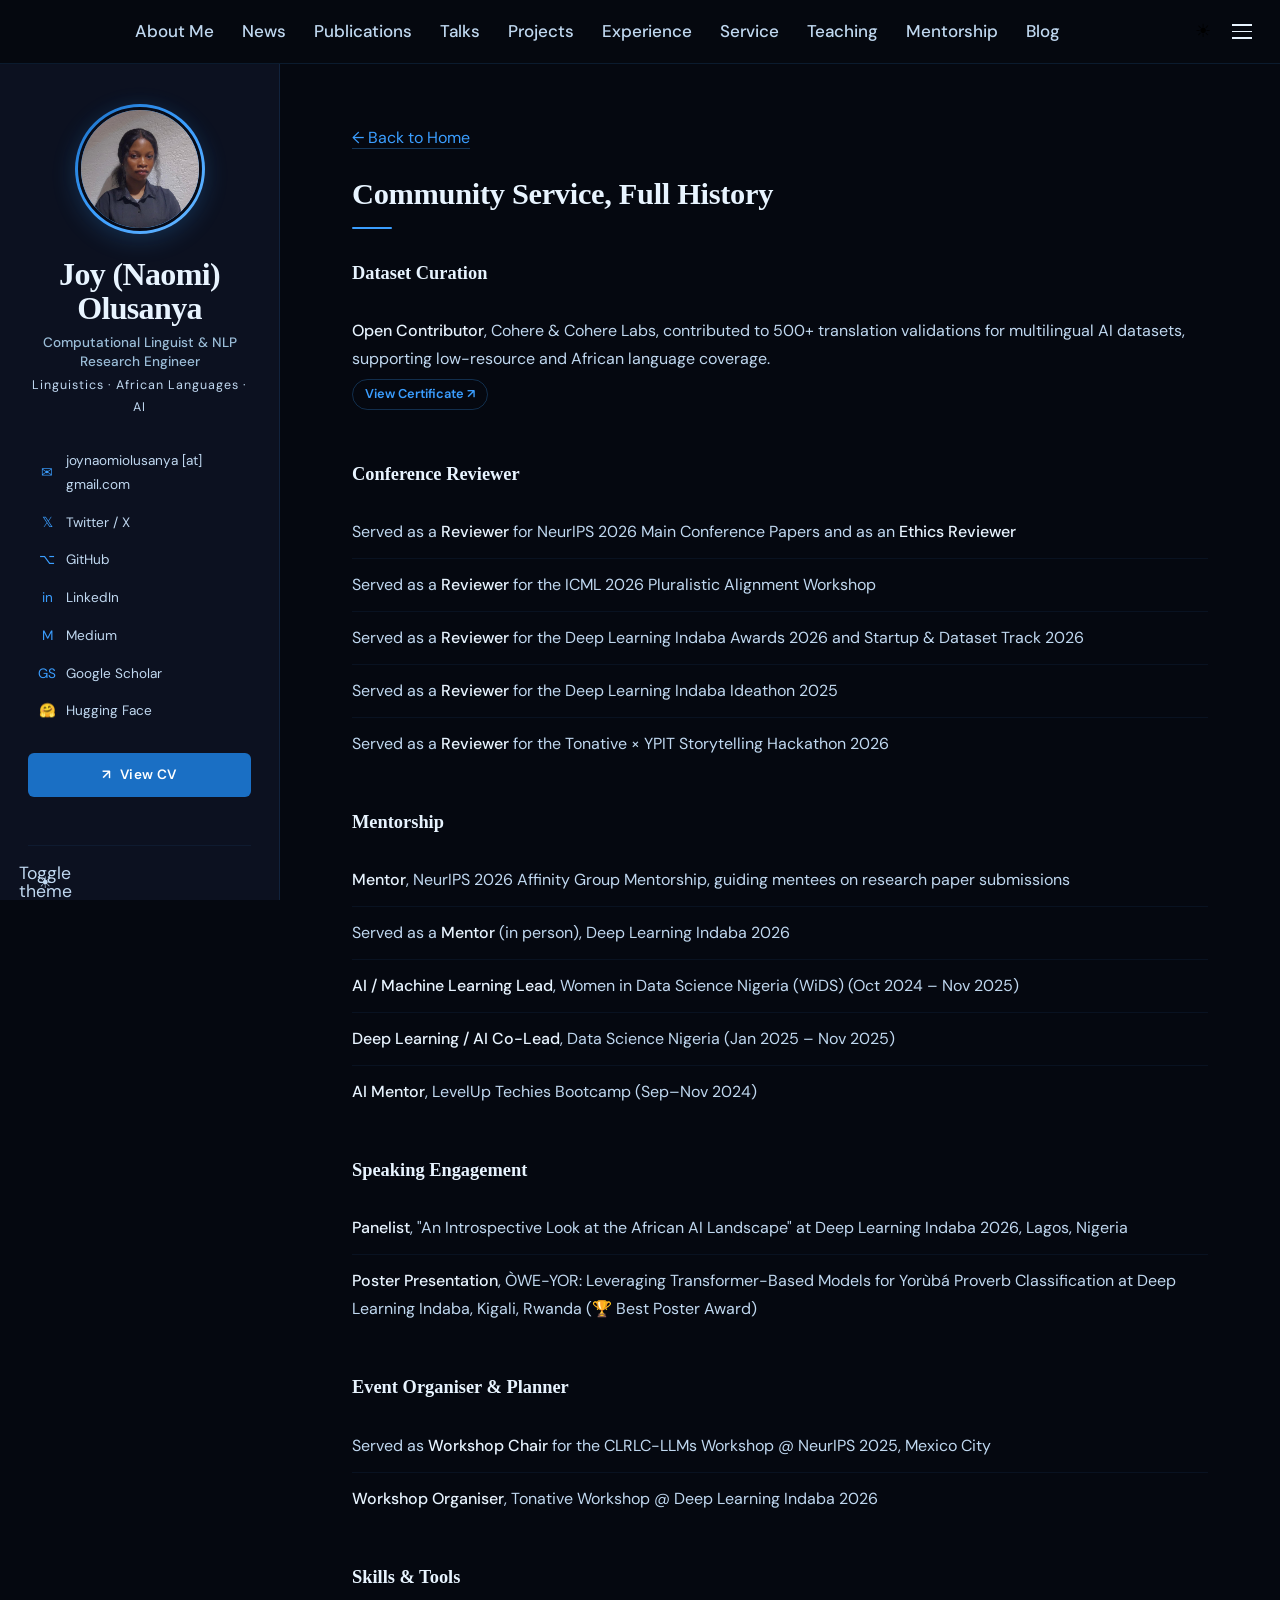
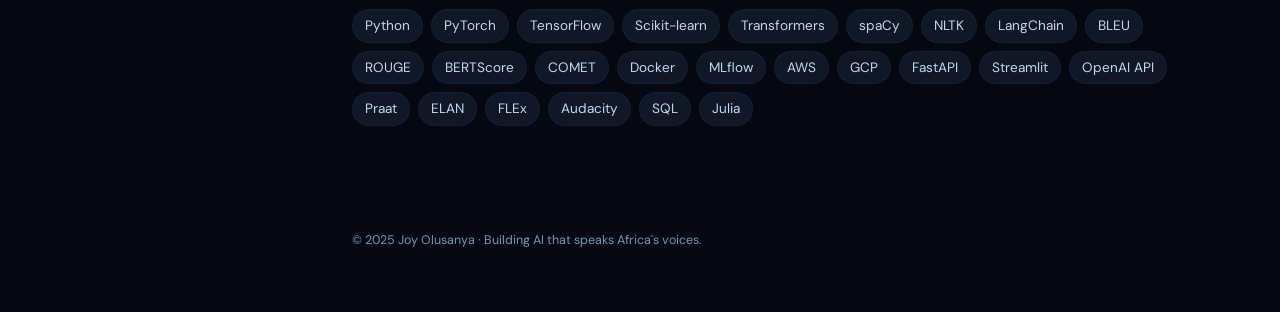
==== service.html @ 1b13f310 "Create service.html" ====
<!DOCTYPE html>
<html lang="en">
<head>
  <meta charset="UTF-8" />
  <meta name="viewport" content="width=device-width, initial-scale=1.0" />
  <title>Community Service, Joy Olusanya</title>
  <meta name="description" content="Joy Olusanya, NLP Researcher specializing in AI for African languages, low-resource NLP, and multilingual systems." />
  <link rel="preconnect" href="https://fonts.googleapis.com" />
  <link rel="preconnect" href="https://fonts.gstatic.com" crossorigin />
  <link href="https://fonts.googleapis.com/css2?family=Cormorant+Garant:ital,wght@0,300;0,400;0,500;0,600;0,700;1,300;1,400;1,600&family=DM+Sans:ital,opsz,wght@0,9..40,300;0,9..40,400;0,9..40,500;0,9..40,600;1,9..40,300&display=swap" rel="stylesheet" />
  <link rel="stylesheet" href="styles.css" />
</head>
<body>

  <!-- ░░ BACKGROUND CANVAS ░░ -->
  <canvas id="langCanvas" aria-hidden="true"></canvas>

  <!-- ░░ TOP HEADER MENU ░░ -->
  <header class="topbar" id="topbar">
    <div class="topbar-inner">
      <nav class="topbar-nav" id="topbarNav">
        <a href="index.html#intro"        class="tb-nav-link" data-section="intro">About Me</a>
        <a href="index.html#news"         class="tb-nav-link" data-section="news">News</a>
        <a href="index.html#publications" class="tb-nav-link" data-section="publications">Publications</a>
        <a href="index.html#talks"        class="tb-nav-link" data-section="talks">Talks</a>
        <a href="index.html#projects"     class="tb-nav-link" data-section="projects">Projects</a>
        <a href="index.html#experience"   class="tb-nav-link" data-section="experience">Experience</a>
        <a href="index.html#service"      class="tb-nav-link" data-section="service">Service</a>
        <a href="index.html#teaching"     class="tb-nav-link" data-section="teaching">Teaching</a>
        <a href="index.html#mentorship"   class="tb-nav-link" data-section="mentorship">Mentorship</a>
        <a href="index.html#blog"         class="tb-nav-link" data-section="blog">Blog</a>
      </nav>

      <div class="topbar-controls">
        <button class="theme-toggle" id="themeToggleTop" aria-label="Toggle theme">
          <span class="theme-icon theme-icon--dark">☀</span>
          <span class="theme-icon theme-icon--light">☾</span>
        </button>
        <button class="nav-toggle" id="navToggleTop" aria-label="Open menu">
          <span></span><span></span><span></span>
        </button>
      </div>
    </div>
  </header>

  <!-- ░░ LAYOUT WRAPPER ░░ -->
  <div class="layout">

    <!-- ════ SIDEBAR ════ -->
    <aside class="sidebar" id="sidebar">
      <div class="sidebar-inner">

        <!-- Photo -->
        <div class="sb-photo-wrap">
          <div class="sb-photo-ring">
            <img src="images/photo.jpg" alt="Joy Olusanya" class="sb-photo" />
          </div>
          <div class="sb-photo-glow" aria-hidden="true"></div>
        </div>

        <!-- Name + Title -->
        <div class="sb-identity">
          <h1 class="sb-name">Joy (Naomi) <em>Olusanya</em></h1>
          <p class="sb-title"> Computational Linguist &amp; NLP Research Engineer</p>
          <p class="sb-affil">Linguistics · African Languages · AI</p>
        </div>

        <!-- Contact Links -->
        <div class="sb-links">
          <a href="mailto:joynaomiolusanya@gmail.com" class="sb-link">
            <span class="sb-link-icon">✉</span>
            <span>joynaomiolusanya [at] gmail.com</span>
          </a>
          <a href="https://x.com/Naomi_Joy___" target="_blank" rel="noopener" class="sb-link">
            <span class="sb-link-icon">𝕏</span>
            <span>Twitter / X</span>
          </a>
          <a href="https://github.com/Naomi-NLP" target="_blank" rel="noopener" class="sb-link">
            <span class="sb-link-icon">⌥</span>
            <span>GitHub</span>
          </a>
          <a href="https://linkedin.com/in/joy-olusanya" target="_blank" rel="noopener" class="sb-link">
            <span class="sb-link-icon">in</span>
            <span>LinkedIn</span>
          </a>
          <a href="https://medium.com/@joynaomi81" target="_blank" rel="noopener" class="sb-link">
            <span class="sb-link-icon">M</span>
            <span>Medium</span>
          </a>
          <a href="https://scholar.google.com/citations?user=LqB6xIQAAAAJ&hl=en" target="_blank" rel="noopener" class="sb-link">
            <span class="sb-link-icon">GS</span>
            <span>Google Scholar</span>
          </a>
          <a href="https://huggingface.co/NaomiNLP" target="_blank" rel="noopener" class="sb-link">
            <span class="sb-link-icon">🤗</span>
            <span>Hugging Face</span>
          </a>
        </div>

        <!-- CV -->
        <a href="Joy Olusanya CV.pdf" target="_blank" rel="noopener" class="sb-cv-btn">
          <span>↗</span> View CV
        </a>

        <!-- Nav -->
        <!-- Theme Toggle (desktop) -->
        <div class="sb-bottom">
          <button class="theme-toggle sb-theme" id="themeToggleDesktop" aria-label="Toggle theme">
            <span class="theme-icon theme-icon--dark">☀</span>
            <span class="theme-icon theme-icon--light">☾</span>
            <span class="sb-theme-label">Toggle theme</span>
          </button>
        </div>

      </div>
    </aside>

    <!-- ════ MAIN CONTENT ════ -->
    <main class="main-content">

      <!-- ── Full Community Service History ── -->
      <section id="service-full" class="content-section">
        <a href="index.html#service" class="text-link">← Back to Home</a>
        <h2 class="cs-heading" style="margin-top: 16px;">Community Service, Full History</h2>
        <div class="cs-divider"></div>

        <h3 class="cs-subheading" style="margin-top: 0;">Dataset Curation</h3>
        <ul class="service-list">
          <li>
            <strong>Open Contributor</strong>, Cohere &amp; Cohere Labs, contributed to 500+ translation validations for multilingual AI datasets, supporting low-resource and African language coverage.
            <span class="service-cert">
              <a href="https://drive.google.com/file/d/1aKJPBQ7qUJhex0WO_d5ocOiT8J3u-aK9/view?usp=sharing" target="_blank" rel="noopener" class="cert-link">View Certificate ↗</a>
            </span>
          </li>
        </ul>

        <h3 class="cs-subheading">Conference Reviewer</h3>
        <ul class="service-list">
          <li>Served as a <strong>Reviewer</strong> for NeurIPS 2026 Main Conference Papers and as an <strong>Ethics Reviewer</strong></li>
          <li>Served as a <strong>Reviewer</strong> for the ICML 2026 Pluralistic Alignment Workshop</li>
          <li>Served as a <strong>Reviewer</strong> for the Deep Learning Indaba Awards 2026 and Startup &amp; Dataset Track 2026</li>
          <li>Served as a <strong>Reviewer</strong> for the Deep Learning Indaba Ideathon 2025</li>
          <li>Served as a <strong>Reviewer</strong> for the Tonative × YPIT Storytelling Hackathon 2026</li>
        </ul>

        <h3 class="cs-subheading">Mentorship</h3>
        <ul class="service-list">
          <li><strong>Mentor</strong>, NeurIPS 2026 Affinity Group Mentorship, guiding mentees on research paper submissions</li>
          <li>Served as a <strong>Mentor</strong> (in person), Deep Learning Indaba 2026</li>
          <li><strong>AI / Machine Learning Lead</strong>, Women in Data Science Nigeria (WiDS) (Oct 2024 – Nov 2025)</li>
          <li><strong>Deep Learning / AI Co-Lead</strong>, Data Science Nigeria (Jan 2025 – Nov 2025)</li>
          <li><strong>AI Mentor</strong>, LevelUp Techies Bootcamp (Sep–Nov 2024)</li>
        </ul>

        <h3 class="cs-subheading">Speaking Engagement</h3>
        <ul class="service-list">
          <li><strong>Panelist</strong>, "An Introspective Look at the African AI Landscape" at Deep Learning Indaba 2026, Lagos, Nigeria</li>
          <li><strong>Poster Presentation</strong>, ÒWE-YOR: Leveraging Transformer-Based Models for Yorùbá Proverb Classification at Deep Learning Indaba, Kigali, Rwanda (🏆 Best Poster Award)</li>
        </ul>

        <h3 class="cs-subheading">Event Organiser &amp; Planner</h3>
        <ul class="service-list">
          <li>Served as <strong>Workshop Chair</strong> for the CLRLC-LLMs Workshop @ NeurIPS 2025, Mexico City</li>
          <li><strong>Workshop Organiser</strong>, Tonative Workshop @ Deep Learning Indaba 2026</li>
        </ul>

        <h3 class="cs-subheading">Skills &amp; Tools</h3>
        <div class="skills-inline">
          <span class="skill-chip">Python</span>
          <span class="skill-chip">PyTorch</span>
          <span class="skill-chip">TensorFlow</span>
          <span class="skill-chip">Scikit-learn</span>
          <span class="skill-chip">Transformers</span>
          <span class="skill-chip">spaCy</span>
          <span class="skill-chip">NLTK</span>
          <span class="skill-chip">LangChain</span>
          <span class="skill-chip">BLEU</span>
          <span class="skill-chip">ROUGE</span>
          <span class="skill-chip">BERTScore</span>
          <span class="skill-chip">COMET</span>
          <span class="skill-chip">Docker</span>
          <span class="skill-chip">MLflow</span>
          <span class="skill-chip">AWS</span>
          <span class="skill-chip">GCP</span>
          <span class="skill-chip">FastAPI</span>
          <span class="skill-chip">Streamlit</span>
          <span class="skill-chip">OpenAI API</span>
          <span class="skill-chip">Praat</span>
          <span class="skill-chip">ELAN</span>
          <span class="skill-chip">FLEx</span>
          <span class="skill-chip">Audacity</span>
          <span class="skill-chip">SQL</span>
          <span class="skill-chip">Julia</span>
        </div>
      </section>

      <!-- ── Footer ── -->
      <footer class="main-footer">
        <p>© 2025 Joy Olusanya · Building AI that speaks Africa's voices.</p>
      </footer>

    </main>

  </div><!-- /layout -->

  <script src="script.js"></script>
</body>
</html>
---- styles.css ----
/* ═══════════════════════════════════════════════
   JOY OLUSANYA — Academic Portfolio
   Structure inspired by everlynasiko.github.io
   Palette: Deep Blue-Black + Electric Blue + White
   ═══════════════════════════════════════════════ */

/* ─── TOKENS ─── */
:root {
  --bg:          #050810;
  --bg-2:        #080c18;
  --surface:     #101828;
  --surface-2:   #172035;

  --blue:        #3b9eff;
  --blue-light:  #6ab8ff;
  --blue-dim:    #1a6fc4;
  --cream:       #e8f4ff;
  --cream-dim:   #9bbdd8;

  --text:        #ffffff;
  --text-muted:  #c0d8f0;
  --text-dim:    #6e9ab8;

  --border:      rgba(59,158,255,0.13);
  --border-2:    rgba(59,158,255,0.07);

  --sidebar-w:   280px;
  --radius:      6px;
  --ease:        cubic-bezier(0.16, 1, 0.3, 1);
}

/* ─── RESET ─── */
*, *::before, *::after { box-sizing: border-box; margin: 0; padding: 0; }
html { scroll-behavior: smooth; font-size: 16px; }
body {
  background: var(--bg);
  color: var(--text);
  font-family: 'DM Sans', sans-serif;
  font-weight: 400;
  line-height: 1.75;
  -webkit-font-smoothing: antialiased;
  overflow-x: hidden;
}
::selection { background: var(--blue-dim); color: var(--cream); }
a { color: inherit; text-decoration: none; }
ul { list-style: none; }

/* ─── CANVAS ─── */
#langCanvas {
  position: fixed;
  inset: 0;
  pointer-events: none;
  z-index: 0;
}

/* ─── MOBILE BAR ─── */
.mobile-bar {
  display: none;
  position: fixed;
  top: 0; left: 0; right: 0;
  height: 56px;
  background: rgba(5,8,16,0.94);
  backdrop-filter: blur(16px);
  border-bottom: 1px solid var(--border);
  align-items: center;
  justify-content: space-between;
  padding: 0 20px;
  z-index: 200;
}
.mobile-logo {
  font-family: 'Cormorant Garant', serif;
  font-size: 1.1rem;
  font-weight: 600;
  color: var(--blue-light);
}
.mobile-controls { display: flex; align-items: center; gap: 10px; }

/* ─── LAYOUT ─── */
.layout {
  display: flex;
  min-height: 100vh;
  position: relative;
  z-index: 1;
}

/* ═══════════════════════════════════════════════
   SIDEBAR
   ═══════════════════════════════════════════════ */
.sidebar {
  width: var(--sidebar-w);
  flex-shrink: 0;
  position: fixed;
  top: 0;
  left: 0;
  bottom: 0;
  overflow-y: auto;
  background: #0c1120;
  border-right: 1px solid var(--border);
  z-index: 100;
  scrollbar-width: thin;
  scrollbar-color: var(--surface-2) transparent;
}

.sidebar-inner {
  display: flex;
  flex-direction: column;
  padding: 40px 28px 32px;
  min-height: 100%;
  gap: 0;
}

/* Photo */
.sb-photo-wrap {
  position: relative;
  width: fit-content;
  margin: 0 auto 24px;
}
.sb-photo-ring {
  width: 130px;
  height: 130px;
  border-radius: 50%;
  padding: 3px;
  background: linear-gradient(135deg, var(--blue-dim), var(--blue), var(--blue-light));
  box-shadow: 0 6px 24px rgba(59,158,255,0.2);
  transition: transform 0.4s var(--ease), box-shadow 0.4s ease;
}
.sb-photo-ring:hover {
  transform: scale(1.04);
  box-shadow: 0 10px 32px rgba(59,158,255,0.35);
}
.sb-photo {
  width: 100%;
  height: 100%;
  border-radius: 50%;
  object-fit: cover;
  object-position: center top;
  display: block;
  border: 3px solid var(--bg-2);
}
.sb-photo-glow {
  position: absolute;
  inset: 8px;
  border-radius: 50%;
  background: radial-gradient(circle, rgba(59,158,255,0.25) 0%, transparent 70%);
  filter: blur(16px);
  z-index: -1;
  animation: sbGlow 4s ease-in-out infinite alternate;
}
@keyframes sbGlow {
  from { opacity: 0.5; transform: scale(0.95); }
  to   { opacity: 1;   transform: scale(1.1); }
}

/* Identity */
.sb-identity {
  text-align: center;
  margin-bottom: 24px;
}
.sb-name {
  font-family: 'Cormorant Garant', serif;
  font-size: 2rem;
  font-weight: 700;
  line-height: 1.05;
  letter-spacing: -0.02em;
  color: var(--cream);
  margin-bottom: 8px;
}
.sb-name em {
  font-style: normal;
  font-weight: 700;
  color: var(--cream);
  -webkit-text-fill-color: var(--cream);
  background: none;
}
.sb-title {
  font-size: 0.85rem;
  font-weight: 500;
  color: var(--cream-dim);
  line-height: 1.4;
  margin-bottom: 4px;
}
.sb-affil {
  font-size: 0.78rem;
  color: var(--text-muted);
  letter-spacing: 0.08em;
  font-weight: 400;
}

/* Links */
.sb-links {
  display: flex;
  flex-direction: column;
  gap: 2px;
  margin-bottom: 20px;
}
.sb-link {
  display: flex;
  align-items: center;
  gap: 10px;
  padding: 6px 10px;
  border-radius: var(--radius);
  font-size: 0.85rem;
  color: var(--text-muted);
  transition: background 0.2s ease, color 0.2s ease;
}
.sb-link:hover {
  background: rgba(59,158,255,0.08);
  color: var(--blue-light);
}
.sb-link-icon {
  width: 18px;
  text-align: center;
  font-size: 0.85rem;
  color: var(--blue);
  flex-shrink: 0;
}

/* Nav */
.sb-nav {
  display: flex;
  flex-direction: column;
  gap: 2px;
  flex: 1;
}
.sb-nav-link {
  display: block;
  padding: 7px 10px;
  border-radius: var(--radius);
  font-size: 0.9rem;
  font-weight: 400;
  color: var(--text-muted);
  transition: background 0.2s ease, color 0.2s ease, padding 0.2s ease;
  position: relative;
}
.sb-nav-link::before {
  content: '';
  position: absolute;
  left: 0; top: 50%;
  transform: translateY(-50%);
  width: 2px; height: 0;
  background: var(--blue);
  border-radius: 1px;
  transition: height 0.25s ease;
}
.sb-nav-link:hover,
.sb-nav-link.active {
  background: rgba(59,158,255,0.09);
  color: var(--cream);
  padding-left: 16px;
}
.sb-nav-link:hover::before,
.sb-nav-link.active::before {
  height: 60%;
}
.sb-nav-link.active {
  color: var(--blue-light);
  font-weight: 500;
}

/* Bottom theme toggle */
.sb-bottom {
  margin-top: 28px;
  padding-top: 20px;
  border-top: 1px solid var(--border-2);
}
.sb-theme {
  display: flex;
  align-items: center;
  gap: 10px;
  background: none;
  border: 1px solid var(--border);
  border-radius: 100px;
  padding: 8px 16px;
  cursor: pointer;
  font-size: 0.82rem;
  color: var(--text-muted);
  width: 100%;
  transition: border-color 0.25s ease, color 0.25s ease, background 0.25s ease;
  position: static; /* override .theme-toggle relative */
  overflow: visible;
}
.sb-theme:hover {
  border-color: var(--blue);
  color: var(--cream);
  background: rgba(59,158,255,0.06);
}
/* The icon inside sb-theme should NOT be absolute */
.sb-theme .theme-icon {
  position: static;
  font-size: 1rem;
  flex-shrink: 0;
  transition: opacity 0.25s ease;
}
.sb-theme .theme-icon--dark  { opacity: 1;  display: inline; }
.sb-theme .theme-icon--light { opacity: 0;  display: none; }

body.light-mode .sb-theme .theme-icon--dark  { opacity: 0;  display: none; }
body.light-mode .sb-theme .theme-icon--light { opacity: 1;  display: inline; }

.sb-theme-label { font-family: 'DM Sans', sans-serif; }

/* ═══════════════════════════════════════════════
   MAIN CONTENT
   ═══════════════════════════════════════════════ */
.main-content {
  margin-left: var(--sidebar-w);
  flex: 1;
  max-width: 1140px;
  padding: 60px 72px 0;
}

.content-section {
  padding: 64px 0;
  border-bottom: 1px solid var(--border-2);
}
.content-section:last-of-type { border-bottom: none; }

.cs-heading {
  font-family: 'Cormorant Garant', serif;
  font-size: 1.9rem;
  font-weight: 600;
  color: var(--cream);
  letter-spacing: -0.01em;
  margin-bottom: 6px;
}
.cs-divider {
  width: 40px;
  height: 2px;
  background: var(--blue);
  border-radius: 1px;
  margin-bottom: 28px;
}
.cs-subheading {
  font-family: 'Cormorant Garant', serif;
  font-size: 1.15rem;
  font-weight: 600;
  color: var(--cream);
  margin: 36px 0 16px;
}
.cs-intro {
  margin-bottom: 28px;
  color: var(--text-muted);
  font-size: 1rem;
}

.content-section p {
  color: var(--text-muted);
  font-size: 1rem;
  line-height: 1.8;
  margin-bottom: 16px;
}
.content-section p strong { color: var(--cream); font-weight: 500; }

/* Text link */
.text-link {
  color: var(--blue);
  border-bottom: 1px solid rgba(59,158,255,0.3);
  transition: color 0.2s ease, border-color 0.2s ease;
}
.text-link:hover { color: var(--blue-light); border-color: var(--blue-light); }

/* ─── INTRO META ─── */
.intro-meta {
  display: flex;
  flex-direction: column;
  gap: 10px;
  margin: 28px 0;
  padding: 20px 24px;
  background: var(--surface);
  border: 1px solid var(--border-2);
  border-radius: var(--radius);
  border-left: 3px solid var(--blue);
}
.intro-meta-item {
  display: flex;
  gap: 16px;
  font-size: 0.95rem;
}
.intro-meta-label {
  font-weight: 600;
  color: var(--blue);
  width: 90px;
  flex-shrink: 0;
  font-size: 0.82rem;
  text-transform: uppercase;
  letter-spacing: 0.06em;
  padding-top: 1px;
}
.intro-meta-item span:last-child { color: var(--text-muted); }

/* Awards in intro */
.intro-awards {
  display: flex;
  flex-direction: column;
  gap: 10px;
  margin-top: 24px;
}
.award-item {
  display: flex;
  align-items: baseline;
  gap: 12px;
  font-size: 0.97rem;
  color: var(--text-muted);
}
.award-year {
  font-size: 0.8rem;
  font-weight: 600;
  color: var(--blue);
  width: 36px;
  flex-shrink: 0;
  letter-spacing: 0.04em;
}
.award-dot { color: var(--blue); font-size: 0.5rem; flex-shrink: 0; }
.award-item strong { color: var(--cream); font-weight: 500; }

/* ─── NEWS TIMELINE ─── */
.news-timeline {
  display: flex;
  flex-direction: column;
  gap: 0;
}

.news-year-group {
  display: grid;
  grid-template-columns: 52px 1fr;
  gap: 0 24px;
  padding-bottom: 8px;
  margin-bottom: 8px;
}

.news-year-label {
  font-family: 'Cormorant Garant', serif;
  font-size: 1.15rem;
  font-weight: 700;
  color: var(--blue);
  padding-top: 14px;
  letter-spacing: 0.02em;
  position: sticky;
  top: 0;
  line-height: 1;
}

.news-year-items {
  display: flex;
  flex-direction: column;
  border-left: 1px solid var(--border);
  padding-left: 24px;
  padding-bottom: 16px;
}

.news-year-group:last-child .news-year-items {
  border-left-color: transparent;
}

.news-entry {
  display: grid;
  grid-template-columns: 32px 1fr;
  gap: 12px;
  padding: 12px 0;
  border-bottom: 1px solid var(--border-2);
  position: relative;
  align-items: baseline;
}

.news-entry:last-child { border-bottom: none; }

/* dot on the timeline line */
.news-entry::before {
  content: '';
  position: absolute;
  left: -28px;
  top: 19px;
  width: 7px;
  height: 7px;
  border-radius: 50%;
  background: var(--surface);
  border: 1.5px solid var(--blue);
  transition: background 0.2s ease;
}

.news-entry:hover::before {
  background: var(--blue);
}

.news-month {
  font-size: 0.78rem;
  font-weight: 600;
  color: var(--text-dim);
  letter-spacing: 0.06em;
  text-transform: uppercase;
  padding-top: 2px;
  white-space: nowrap;
}

.news-body {
  font-size: 1rem;
  color: var(--text-muted);
  line-height: 1.75;
}

.news-body strong { color: var(--cream); font-weight: 500; }

/* ─── RESEARCH INTERESTS ─── */
.ri-list {
  display: flex;
  flex-direction: column;
  margin-top: 8px;
}
.ri-item {
  padding: 24px 0;
  border-bottom: 1px solid var(--border-2);
  display: grid;
  grid-template-columns: 180px 1fr;
  gap: 32px;
  align-items: start;
  transition: padding-left 0.25s ease;
}
.ri-item:last-child { border-bottom: none; }
.ri-item:hover { padding-left: 6px; }
.ri-item-header {
  display: flex;
  flex-direction: column;
  gap: 4px;
}
.ri-number {
  font-size: 0.68rem;
  font-weight: 600;
  color: var(--blue);
  letter-spacing: 0.1em;
  opacity: 0.7;
}
.ri-item h3 {
  font-family: 'Cormorant Garant', serif;
  font-size: 1.1rem;
  font-weight: 600;
  color: var(--cream);
  line-height: 1.3;
  transition: color 0.2s ease;
}
.ri-item:hover h3 { color: var(--blue-light); }
.ri-item p {
  font-size: 1rem;
  color: var(--text-muted);
  line-height: 1.8;
  margin: 0;
}

/* ─── PUBLICATIONS ─── */
.pub-list {
  display: flex;
  flex-direction: column;
  gap: 0;
}
.pub-list li {
  padding: 20px 0;
  border-bottom: 1px solid var(--border-2);
  font-size: 1rem;
  color: var(--text-muted);
  line-height: 1.75;
}
.pub-list li:last-child { border-bottom: none; }
.pub-title-link {
  font-weight: 500;
  color: var(--cream);
  border-bottom: 1px solid rgba(59,158,255,0.25);
  transition: color 0.2s ease, border-color 0.2s ease;
  font-size: 1rem;
}
.pub-title-link:hover { color: var(--blue-light); border-color: var(--blue-light); }
.pub-venue-inline {
  font-style: italic;
  color: var(--blue);
  font-size: 0.86rem;
}
.pub-badge {
  display: inline-block;
  font-size: 0.65rem;
  font-weight: 600;
  letter-spacing: 0.08em;
  color: var(--blue);
  border: 1px solid rgba(59,158,255,0.25);
  border-radius: 100px;
  padding: 1px 8px;
  margin-left: 6px;
  vertical-align: middle;
}

/* ─── PROJECTS ─── */
.proj-list {
  display: flex;
  flex-direction: column;
}
.proj-list li {
  padding: 20px 0;
  border-bottom: 1px solid var(--border-2);
}
.proj-list li:last-child { border-bottom: none; }
.proj-header {
  display: flex;
  align-items: baseline;
  gap: 12px;
  flex-wrap: wrap;
  margin-bottom: 8px;
}
.proj-title {
  font-weight: 500;
  color: var(--cream);
  font-size: 1.02rem;
  border-bottom: 1px solid rgba(59,158,255,0.25);
  transition: color 0.2s ease;
}
.proj-title:hover { color: var(--blue-light); }
.proj-tags {
  font-size: 0.68rem;
  color: var(--blue);
  font-weight: 500;
  letter-spacing: 0.06em;
  text-transform: uppercase;
}
.proj-year {
  font-size: 0.72rem;
  color: var(--text-dim);
  margin-left: auto;
  white-space: nowrap;
}
.proj-list p {
  font-size: 1rem;
  color: var(--text-muted);
  line-height: 1.75;
  margin: 0;
}

/* ─── EXPERIENCE ─── */
.exp-list {
  display: flex;
  flex-direction: column;
}
.exp-list > li {
  padding: 24px 0;
  border-bottom: 1px solid var(--border-2);
}
.exp-list > li:last-child { border-bottom: none; }
.exp-header {
  display: flex;
  justify-content: space-between;
  align-items: baseline;
  gap: 16px;
  flex-wrap: wrap;
  margin-bottom: 4px;
}
.exp-role {
  font-weight: 600;
  color: var(--cream);
  font-size: 1.02rem;
}
.exp-date {
  font-size: 0.72rem;
  color: var(--text-dim);
  white-space: nowrap;
}
.exp-org {
  display: block;
  font-size: 0.9rem;
  color: var(--blue);
  margin-bottom: 10px;
}
.exp-bullets {
  display: flex;
  flex-direction: column;
  gap: 4px;
  padding-left: 2px;
}
.exp-bullets li {
  font-size: 0.97rem;
  color: var(--text-muted);
  line-height: 1.75;
  padding-left: 14px;
  position: relative;
}
.exp-bullets li::before {
  content: '—';
  position: absolute;
  left: 0;
  color: var(--blue-dim);
  font-size: 0.7rem;
}

/* ─── SERVICE ─── */
.service-list {
  display: flex;
  flex-direction: column;
  gap: 0;
}
.service-list li {
  padding: 12px 0;
  border-bottom: 1px solid var(--border-2);
  font-size: 1rem;
  color: var(--text-muted);
  line-height: 1.75;
}
.service-list li:last-child { border-bottom: none; }
.service-list strong { color: var(--cream); font-weight: 500; }

/* Skills inline chips */
.skills-inline {
  display: flex;
  flex-wrap: wrap;
  gap: 8px;
}
.skill-chip {
  font-size: 0.85rem;
  color: var(--text-muted);
  background: var(--surface);
  border: 1px solid var(--border-2);
  padding: 4px 12px;
  border-radius: 100px;
  transition: all 0.2s ease;
}
.skill-chip:hover {
  background: rgba(59,158,255,0.1);
  border-color: rgba(59,158,255,0.3);
  color: var(--blue-light);
}

/* ─── BLOG ─── */
.blog-list {
  display: flex;
  flex-direction: column;
}
.blog-list li {
  padding: 22px 0;
  border-bottom: 1px solid var(--border-2);
}
.blog-list li:last-child { border-bottom: none; }
.blog-list-title {
  display: block;
  font-weight: 500;
  color: var(--cream);
  font-size: 1.02rem;
  margin-bottom: 4px;
  border-bottom: 1px solid rgba(59,158,255,0.25);
  transition: color 0.2s ease;
  width: fit-content;
}
.blog-list-title:hover { color: var(--blue-light); }
.blog-list-tag {
  display: inline-block;
  font-size: 0.65rem;
  font-weight: 600;
  color: var(--blue);
  letter-spacing: 0.1em;
  text-transform: uppercase;
  margin-bottom: 8px;
}
.blog-list p {
  font-size: 1rem;
  color: var(--text-muted);
  line-height: 1.75;
  margin: 0;
}

/* ─── FOOTER ─── */
.main-footer {
  padding: 40px 0 60px;
  font-size: 0.78rem;
  color: var(--text-dim);
}

/* ─── THEME TOGGLE (shared) ─── */
/* Mobile top-bar theme button — small circle */
.theme-toggle {
  background: none;
  border: none;
  cursor: pointer;
  width: 34px;
  height: 34px;
  border-radius: 50%;
  display: flex;
  align-items: center;
  justify-content: center;
  flex-shrink: 0;
  font-size: 1.1rem;
  line-height: 1;
  transition: transform 0.2s ease;
  position: relative;
}
.theme-toggle:hover { transform: scale(1.15); }

/* hide spans inside the small mobile toggle — use data-attr approach instead */
.theme-toggle .theme-icon {
  position: absolute;
  transition: opacity 0.25s ease, transform 0.25s ease;
}
.theme-toggle .theme-icon--dark  { opacity: 1;  transform: rotate(0deg) scale(1); }
.theme-toggle .theme-icon--light { opacity: 0;  transform: rotate(-90deg) scale(0.5); }

body.light-mode .theme-toggle .theme-icon--dark  { opacity: 0;  transform: rotate(90deg) scale(0.5); }
body.light-mode .theme-toggle .theme-icon--light { opacity: 1;  transform: rotate(0deg) scale(1); }

/* ─── SCROLLBAR ─── */
::-webkit-scrollbar { width: 4px; }
::-webkit-scrollbar-track { background: transparent; }
::-webkit-scrollbar-thumb { background: var(--surface-2); border-radius: 2px; }
::-webkit-scrollbar-thumb:hover { background: var(--blue-dim); }

/* ═══════════════════════════════════════════════
   LIGHT MODE
   ═══════════════════════════════════════════════ */
body.light-mode {
  --bg:          #ffffff;
  --bg-2:        #f5f5f5;
  --surface:     #f0f0f0;
  --surface-2:   #e0e0e0;

  --blue:        #1a6fc4;
  --blue-light:  #2484e0;
  --blue-dim:    #0e559e;
  --cream:       #000000;
  --cream-dim:   #1a1a1a;

  --text:        #000000;
  --text-muted:  #2a2a2a;
  --text-dim:    #555555;

  --border:      rgba(0, 0, 0, 0.12);
  --border-2:    rgba(0, 0, 0, 0.07);
}
body.light-mode .sidebar {
  background: #f5f5f5;
  border-right-color: rgba(0,0,0,0.1);
}
body.light-mode .sb-photo {
  border-color: var(--bg);
}
body.light-mode .mobile-bar {
  background: rgba(255, 255, 255, 0.96);
  border-bottom-color: rgba(0,0,0,0.1);
}
body.light-mode .sb-name em {
  background: none;
  -webkit-text-fill-color: #000;
  color: #000;
}
body.light-mode .sb-link { color: #2a2a2a; }
body.light-mode .sb-link:hover { background: rgba(26,111,196,0.08); color: var(--blue); }
body.light-mode .sb-nav-link { color: #2a2a2a; }
body.light-mode .sb-nav-link:hover,
body.light-mode .sb-nav-link.active { color: var(--blue); background: rgba(26,111,196,0.08); }
body.light-mode .sb-theme { color: #2a2a2a; border-color: rgba(0,0,0,0.15); }
body.light-mode .sb-theme:hover { border-color: var(--blue); color: var(--blue); }
body.light-mode .cs-heading { color: #000000; }
body.light-mode .content-section p strong { color: #000000; }
body.light-mode .news-body strong { color: #000000; }
body.light-mode .exp-role { color: #000000; }
body.light-mode .pub-title-link { color: #000000; }
body.light-mode .proj-title { color: #000000; }
body.light-mode .teach-title { color: #000000; }
body.light-mode .blog-list-title { color: #000000; }
body.light-mode .callout-item strong { color: #000000; }
body.light-mode .intro-meta { border-left-color: var(--blue); background: #f0f0f0; }
body.light-mode .skill-chip { background: #e8e8e8; color: #2a2a2a; border-color: rgba(0,0,0,0.1); }
body.light-mode .skill-chip:hover { background: rgba(26,111,196,0.1); color: var(--blue); border-color: var(--blue); }
body.light-mode .proj-card { background: #f0f0f0; border-color: rgba(0,0,0,0.08); }
body.light-mode .proj-card:hover { border-color: var(--blue); box-shadow: 0 8px 28px rgba(0,0,0,0.1); }
body.light-mode .teach-list li,
body.light-mode .pub-list li,
body.light-mode .service-list li,
body.light-mode .blog-list li,
body.light-mode .news-entry { border-bottom-color: rgba(0,0,0,0.08); }
body.light-mode .callout-banner { background: #f0f0f0; border-color: rgba(0,0,0,0.08); border-left-color: var(--blue); }
body.light-mode .callout-cta { background: rgba(26,111,196,0.05); border-top-color: rgba(0,0,0,0.08); }
body.light-mode .ri-item { border-bottom-color: rgba(0,0,0,0.08); }
body.light-mode .exp-list > li { border-bottom-color: rgba(0,0,0,0.08); }
body.light-mode .news-year-items { border-left-color: rgba(0,0,0,0.15); }
body.light-mode .news-entry::before { background: #ffffff; border-color: var(--blue); }

/* ═══════════════════════════════════════════════
   RESPONSIVE
   ═══════════════════════════════════════════════ */
@media (max-width: 900px) {
  :root { --sidebar-w: 240px; }
  .main-content { padding: 60px 40px 0; }
}

@media (max-width: 700px) {
  .layout {
    flex-direction: column;
    padding-top: 64px;
  }

  .sidebar {
    position: static;
    width: 100%;
    height: auto;
    border-right: none;
    border-bottom: 1px solid var(--border);
  }

  .main-content {
    margin-left: 0;
    padding: 24px 22px 0;
  }

  .ri-item {
    grid-template-columns: 1fr;
    gap: 6px;
  }
  .ri-item-header { flex-direction: row; align-items: baseline; gap: 10px; }

  .exp-header { flex-direction: column; gap: 2px; }
  .proj-year  { margin-left: 0; }
}

/* ─── PUBLICATION LINKS ─── */
.pub-links {
  display: inline-flex;
  gap: 10px;
  margin-top: 6px;
  flex-wrap: wrap;
}

.pub-ext-link {
  display: inline-block;
  font-size: 0.78rem;
  font-weight: 500;
  color: var(--blue);
  border: 1px solid rgba(59,158,255,0.25);
  border-radius: 100px;
  padding: 2px 10px;
  transition: background 0.2s ease, color 0.2s ease, border-color 0.2s ease;
  white-space: nowrap;
}

.pub-ext-link:hover {
  background: rgba(59,158,255,0.1);
  border-color: var(--blue);
  color: var(--blue-light);
}

/* Google Scholar sidebar icon */
.sb-link-icon[style="font-size:0.7rem"] {
  font-size: 0.7rem;
}

/* ─── CALLOUT BANNER ─── */
.callout-banner {
  display: flex;
  flex-direction: column;
  gap: 0;
  background: var(--surface);
  border: 1px solid var(--border);
  border-left: 3px solid var(--blue);
  border-radius: var(--radius);
  overflow: hidden;
  margin: 28px 0 32px;
}

.callout-item {
  display: flex;
  align-items: flex-start;
  gap: 16px;
  padding: 20px 24px;
}

.callout-icon {
  font-size: 1.4rem;
  flex-shrink: 0;
  margin-top: 2px;
}

.callout-item div { display: flex; flex-direction: column; gap: 4px; }

.callout-item strong {
  font-size: 0.95rem;
  font-weight: 600;
  color: var(--cream);
}

.callout-item p {
  font-size: 0.9rem;
  color: var(--text-muted);
  line-height: 1.6;
  margin: 0 !important;
}

.callout-divider {
  height: 1px;
  background: var(--border-2);
  margin: 0 24px;
}

.callout-cta {
  padding: 16px 24px;
  border-top: 1px solid var(--border-2);
  background: rgba(59,158,255,0.04);
}

.callout-btn {
  display: inline-block;
  font-size: 0.85rem;
  font-weight: 600;
  color: var(--blue);
  letter-spacing: 0.02em;
  transition: color 0.2s ease, letter-spacing 0.2s ease;
}

.callout-btn:hover {
  color: var(--blue-light);
  letter-spacing: 0.05em;
}

body.light-mode .callout-banner {
  background: var(--surface);
  border-color: var(--border);
  border-left-color: var(--blue);
}
body.light-mode .callout-cta {
  background: rgba(26,111,196,0.04);
}

/* ─── TEACHING ─── */
.teach-list {
  display: flex;
  flex-direction: column;
}

.teach-list li {
  padding: 22px 0;
  border-bottom: 1px solid var(--border-2);
}

.teach-list li:last-child { border-bottom: none; }

.teach-header {
  display: flex;
  align-items: baseline;
  gap: 12px;
  flex-wrap: wrap;
  margin-bottom: 8px;
}

.teach-title {
  font-size: 1rem;
  font-weight: 600;
  color: var(--cream);
  border-bottom: 1px solid rgba(59,158,255,0.25);
  transition: color 0.2s ease, border-color 0.2s ease;
}

.teach-title:hover {
  color: var(--blue-light);
  border-color: var(--blue-light);
}

.teach-org {
  font-size: 0.78rem;
  font-weight: 500;
  color: var(--blue);
  background: rgba(59,158,255,0.08);
  border: 1px solid rgba(59,158,255,0.18);
  padding: 2px 10px;
  border-radius: 100px;
  white-space: nowrap;
}

.teach-list p {
  font-size: 0.95rem;
  color: var(--text-muted);
  line-height: 1.75;
  margin: 0 0 10px !important;
}

.teach-link {
  font-size: 0.82rem;
  font-weight: 600;
  color: var(--blue);
  transition: color 0.2s ease, letter-spacing 0.2s ease;
  letter-spacing: 0.01em;
}

.teach-link:hover {
  color: var(--blue-light);
  letter-spacing: 0.04em;
}

/* ─── SERVICE CERTIFICATE LINK ─── */
.service-cert {
  display: flex;
  align-items: center;
  gap: 10px;
  margin-top: 6px;
  flex-wrap: wrap;
}

.cert-link {
  display: inline-block;
  font-size: 0.8rem;
  font-weight: 600;
  color: var(--blue);
  border: 1px solid rgba(59,158,255,0.25);
  border-radius: 100px;
  padding: 3px 12px;
  transition: background 0.2s ease, border-color 0.2s ease, color 0.2s ease;
}

.cert-link:hover {
  background: rgba(59,158,255,0.1);
  border-color: var(--blue);
  color: var(--blue-light);
}

.cert-note {
  font-size: 0.72rem;
  color: var(--text-dim);
  font-style: italic;
}

.cert-note code {
  font-family: monospace;
  color: var(--blue-dim);
  background: var(--surface);
  padding: 1px 5px;
  border-radius: 3px;
}

/* ─── CV SIDEBAR BUTTON ─── */
.sb-cv-btn {
  display: flex;
  align-items: center;
  justify-content: center;
  gap: 8px;
  margin: 4px 0 20px;
  padding: 10px 16px;
  background: var(--blue-dim);
  color: #fff;
  border-radius: var(--radius);
  font-size: 0.85rem;
  font-weight: 600;
  letter-spacing: 0.03em;
  transition: background 0.25s ease, transform 0.2s ease;
  border: none;
}

.sb-cv-btn:hover {
  background: var(--blue);
  transform: translateY(-1px);
}

/* ─── CV SECTION ─── */
.cv-actions {
  display: flex;
  gap: 14px;
  margin: 24px 0 16px;
  flex-wrap: wrap;
}

.cv-btn-primary,
.cv-btn-ghost {
  display: inline-flex;
  align-items: center;
  gap: 8px;
  padding: 12px 28px;
  border-radius: var(--radius);
  font-size: 0.9rem;
  font-weight: 600;
  letter-spacing: 0.02em;
  transition: all 0.25s ease;
  cursor: pointer;
}

.cv-btn-primary {
  background: var(--blue);
  color: #fff;
  border: none;
}

.cv-btn-primary:hover {
  background: var(--blue-light);
  transform: translateY(-2px);
  box-shadow: 0 8px 24px rgba(59,158,255,0.3);
}

.cv-btn-ghost {
  background: transparent;
  color: var(--cream);
  border: 1px solid var(--border);
}

.cv-btn-ghost:hover {
  border-color: var(--blue);
  color: var(--blue-light);
  transform: translateY(-2px);
}

.cv-btn-icon {
  font-size: 1rem;
}

.cv-note {
  font-size: 0.8rem !important;
  color: var(--text-dim) !important;
  font-style: italic;
  margin-top: 4px !important;
}

.cv-note code {
  font-family: monospace;
  color: var(--blue-dim);
  background: var(--surface);
  padding: 1px 6px;
  border-radius: 3px;
  font-style: normal;
}

body.light-mode .cv-btn-ghost {
  color: var(--cream);
  border-color: var(--border);
}

/* ─── PROJECTS BOX STYLE ─── */
.proj-list li {
  background: var(--surface);
  border: 1px solid var(--border-2);
  border-radius: var(--radius);
  padding: 20px 24px;
  margin-bottom: 14px;
  border-bottom: none !important;
  transition: border-color 0.25s ease, transform 0.25s ease, box-shadow 0.25s ease;
}

.proj-list li:hover {
  border-color: rgba(59,158,255,0.3);
  transform: translateY(-3px);
  box-shadow: 0 8px 28px rgba(0,0,0,0.25);
}

.proj-list li:last-child {
  margin-bottom: 0;
}

.proj-link {
  display: inline-block;
  margin-top: 10px;
  font-size: 13px;
  font-weight: 500;
  text-decoration: none;
  color: var(--blue);
  transition: color 0.2s ease;
}

.proj-link:hover {
  text-decoration: underline;
  color: var(--blue-light);
}

/* ─── PROJECT GRID CARDS ─── */
.proj-grid {
  display: grid;
  grid-template-columns: repeat(auto-fill, minmax(260px, 1fr));
  gap: 16px;
}

.proj-card {
  background: var(--surface);
  border: 1px solid var(--border-2);
  border-radius: var(--radius);
  padding: 20px 22px;
  display: flex;
  flex-direction: column;
  gap: 8px;
  transition: border-color 0.25s ease, transform 0.25s ease, box-shadow 0.25s ease;
}

.proj-card:hover {
  border-color: rgba(59,158,255,0.3);
  transform: translateY(-3px);
  box-shadow: 0 8px 28px rgba(0,0,0,0.25);
}

.proj-card .proj-header {
  display: flex;
  justify-content: space-between;
  align-items: flex-start;
  gap: 8px;
}

.proj-card p {
  font-size: 0.9rem;
  color: var(--text-muted);
  line-height: 1.7;
  margin: 0;
  flex: 1;
}

/* ─── EXPERIENCE SECTION TITLE ─── */
.exp-section-title {
  font-family: 'Cormorant Garant', serif;
  font-size: 1.05rem;
  font-weight: 600;
  color: var(--blue);
  letter-spacing: 0.04em;
  margin: 24px 0 4px;
  padding-bottom: 6px;
  border-bottom: 1px solid var(--border);
}

.exp-list > li:first-child .exp-section-title {
  margin-top: 0;
}

@media (max-width: 600px) {
  .proj-grid { grid-template-columns: 1fr; }
}

/* ─── CV SECTION COMPACT ─── */
.cv-section {
  padding: 24px 0 !important;
  border-bottom: 1px solid var(--border-2);
}

.cv-section .cv-actions {
  margin: 0;
}

/* ─── SMALLER PROJECT CARDS ─── */
.proj-card {
  padding: 14px 16px !important;
  gap: 6px !important;
}

.proj-card p {
  font-size: 0.85rem !important;
  line-height: 1.6 !important;
}

.proj-card .proj-title {
  font-size: 0.92rem !important;
}

.proj-card .proj-tags {
  font-size: 0.65rem !important;
}

.proj-link {
  font-size: 0.78rem !important;
  margin-top: 6px !important;
}

/* ─── RESEARCH INTERESTS — NARRATIVE STYLE ─── */
.ri-narrative {
  margin-bottom: 36px;
  max-width: 780px;
}

.ri-narrative p {
  font-size: 1rem;
  color: var(--text-muted);
  line-height: 1.85;
  margin-bottom: 16px !important;
}

.ri-narrative strong {
  color: var(--cream);
  font-weight: 600;
}

.ri-themes {
  display: flex;
  flex-direction: column;
  gap: 0;
  border-top: 1px solid var(--border-2);
}

.ri-theme-item {
  padding: 16px 0;
  border-bottom: 1px solid var(--border-2);
  font-size: 0.95rem;
  color: var(--text-muted);
  line-height: 1.75;
  transition: padding-left 0.2s ease;
}

.ri-theme-item:hover {
  padding-left: 8px;
  color: var(--text);
}

.ri-theme-item strong {
  color: var(--cream);
  font-weight: 600;
  margin-right: 4px;
}

body.light-mode .ri-narrative strong,
body.light-mode .ri-theme-item strong {
  color: #000;
}

/* ─── RESEARCH INTEREST BULLETS ─── */
.ri-bullets {
  list-style: none;
  display: flex;
  flex-direction: column;
  gap: 10px;
  margin-top: 8px;
}

.ri-bullets li {
  display: flex;
  align-items: center;
  gap: 12px;
  font-size: 0.97rem;
  color: var(--text-muted);
  line-height: 1.5;
}

.ri-bullets li::before {
  content: '●';
  color: var(--blue);
  font-size: 0.45rem;
  flex-shrink: 0;
  margin-top: 1px;
}

/* ═══════════════════════════════════════════════
   TOP HEADER MENU (nav moved here from sidebar)
   ═══════════════════════════════════════════════ */

.topbar {
  position: fixed;
  top: 0;
  left: 0;
  right: 0;
  z-index: 200;
  height: 64px;
  background: #05080f;
  border-bottom: 1px solid var(--border);
}

.topbar-inner {
  height: 100%;
  display: flex;
  align-items: center;
  justify-content: space-between;
  gap: 16px;
  padding: 0 24px;
}

.topbar-brand {
  font-family: 'Cormorant Garant', serif;
  font-size: 1.3rem;
  font-weight: 700;
  color: var(--cream);
  white-space: nowrap;
  flex-shrink: 0;
}

.topbar-nav {
  display: flex;
  align-items: center;
  gap: 2px;
  flex-wrap: nowrap;
  overflow-x: auto;
  scrollbar-width: none;
  flex: 1;
  justify-content: center;
}
.topbar-nav::-webkit-scrollbar { display: none; }

.tb-nav-link {
  font-size: 17px;
  font-weight: 500;
  color: var(--text-muted);
  padding: 8px 13px;
  border-radius: 100px;
  white-space: nowrap;
  transition: background 0.2s ease, color 0.2s ease;
}

.tb-nav-link:hover,
.tb-nav-link.active {
  background: rgba(59,158,255,0.1);
  color: var(--blue-light);
}

.topbar-controls {
  display: flex;
  align-items: center;
  gap: 8px;
  flex-shrink: 0;
}

/* Sidebar now sits below the sticky header instead of the very top */
.sidebar {
  top: 64px !important;
}

.layout {
  padding-top: 0;
}

.main-content {
  padding-top: 60px !important;
}

/* ─── MOBILE: hide topbar-nav behind hamburger; sidebar becomes off-canvas as before ─── */
@media (max-width: 780px) {
  .topbar-nav { display: none; }
  .topbar-nav.open {
    display: flex;
    flex-direction: column;
    align-items: flex-start;
    position: fixed;
    top: 64px;
    left: 0; right: 0;
    background: rgba(5,8,16,0.97);
    padding: 8px 20px 16px;
    border-bottom: 1px solid var(--border);
    max-height: calc(100vh - 64px);
    overflow-y: auto;
    z-index: 199;
  }
  .topbar-nav.open .tb-nav-link {
    width: 100%;
    padding: 12px 8px;
    border-radius: 0;
    border-bottom: 1px solid var(--border-2);
  }
  .topbar-brand { font-size: 1rem; }
}

body.light-mode .topbar {
  background: #ffffff;
}

/* ─── TALKS — image cards (Tonative-style) ─── */
.talks-grid {
  display: grid;
  grid-template-columns: repeat(auto-fill, minmax(260px, 320px));
  gap: 20px;
}

.talk-card {
  background: var(--surface);
  border: 1px solid var(--border-2);
  border-radius: 12px;
  overflow: hidden;
  display: flex;
  flex-direction: column;
  transition: border-color 0.25s ease, transform 0.25s ease, box-shadow 0.25s ease;
}

.talk-card:hover {
  border-color: rgba(59,158,255,0.3);
  transform: translateY(-3px);
  box-shadow: 0 10px 26px rgba(0,0,0,0.28);
}

.talk-photo-wrap {
  width: 100%;
  aspect-ratio: 16 / 9;
  overflow: hidden;
  background: var(--bg-3);
}

.talk-photo {
  width: 100%;
  height: 100%;
  object-fit: cover;
  object-position: top center;
  display: block;
}

.talk-photo-wrap:has(.talk-photo--contain) {
  aspect-ratio: auto;
  height: 240px;
  display: flex;
  align-items: center;
  justify-content: center;
}

.talk-photo--contain {
  width: auto;
  height: 100%;
  max-width: 100%;
  object-fit: contain;
  object-position: center;
}

.talk-body {
  padding: 14px 16px 16px;
  display: flex;
  flex-direction: column;
  gap: 6px;
  min-width: 0;
}

.talk-badge {
  align-self: flex-start;
  font-size: 0.68rem;
  font-weight: 600;
  letter-spacing: 0.06em;
  text-transform: uppercase;
  color: var(--blue);
  background: rgba(59,158,255,0.1);
  border: 1px solid rgba(59,158,255,0.25);
  padding: 2px 10px;
  border-radius: 100px;
  margin-bottom: 2px;
}

.talk-title {
  font-family: 'Cormorant Garant', serif;
  font-size: 1rem;
  font-weight: 600;
  color: var(--cream);
  line-height: 1.3;
}

.talk-desc {
  font-size: 0.82rem;
  color: var(--text-muted);
  line-height: 1.55;
}

.talk-link {
  font-size: 0.82rem;
  font-weight: 600;
  color: var(--blue);
  margin-top: 4px;
  transition: color 0.2s ease;
}
.talk-link:hover { color: var(--blue-light); }

.talk-inline-link {
  color: var(--blue);
  font-weight: 500;
  border-bottom: 1px solid rgba(59,158,255,0.3);
  transition: color 0.2s ease, border-color 0.2s ease;
}
.talk-inline-link:hover {
  color: var(--blue-light);
  border-color: var(--blue-light);
}

body.light-mode .talk-card { background: var(--surface); border-color: rgba(0,0,0,0.08); }
body.light-mode .talk-photo-wrap { background: #e8e8e8; }

/* ─── MENTORSHIP ─── */
.mentee-list {
  display: flex;
  flex-direction: column;
  margin-top: 8px;
}

.mentee-list li {
  display: flex;
  align-items: baseline;
  justify-content: space-between;
  gap: 16px;
  padding: 14px 0;
  border-bottom: 1px solid var(--border-2);
}

.mentee-list li:last-child { border-bottom: none; }

.mentee-name {
  font-size: 1rem;
  font-weight: 600;
  color: var(--cream);
}

.mentee-label {
  font-size: 0.75rem;
  font-weight: 500;
  color: var(--blue);
  text-transform: uppercase;
  letter-spacing: 0.04em;
  margin-right: 4px;
}

.mentee-program {
  font-size: 0.8rem;
  color: var(--text-dim);
  text-align: right;
  white-space: nowrap;
}

@media (max-width: 600px) {
  .mentee-list li {
    flex-direction: column;
    align-items: flex-start;
    gap: 4px;
  }
  .mentee-program { text-align: left; }
}

/* ─── SERVICE CATEGORIES (summary on home page) ─── */
.service-categories {
  display: grid;
  grid-template-columns: repeat(auto-fill, minmax(220px, 1fr));
  gap: 14px;
  margin-bottom: 24px;
}

.service-cat {
  background: var(--surface);
  border: 1px solid var(--border-2);
  border-radius: 10px;
  padding: 16px 18px;
  transition: border-color 0.25s ease, transform 0.25s ease;
}
.service-cat:hover {
  border-color: rgba(59,158,255,0.3);
  transform: translateY(-2px);
}

.service-cat-title {
  font-family: 'Cormorant Garant', serif;
  font-size: 0.95rem;
  font-weight: 600;
  color: var(--blue);
  margin-bottom: 6px;
}

.service-cat-items {
  font-size: 0.85rem;
  color: var(--text-muted);
  line-height: 1.6;
  margin: 0 !important;
}

.service-full-link {
  display: inline-flex;
  align-items: center;
  gap: 8px;
  font-size: 0.9rem;
  font-weight: 600;
  color: #fff;
  background: var(--blue);
  padding: 12px 24px;
  border-radius: 100px;
  margin-bottom: 32px;
  transition: background 0.2s ease, transform 0.2s ease, box-shadow 0.2s ease;
}
.service-full-link:hover {
  background: var(--blue-light);
  transform: translateY(-2px);
  box-shadow: 0 8px 20px rgba(59,158,255,0.35);
}
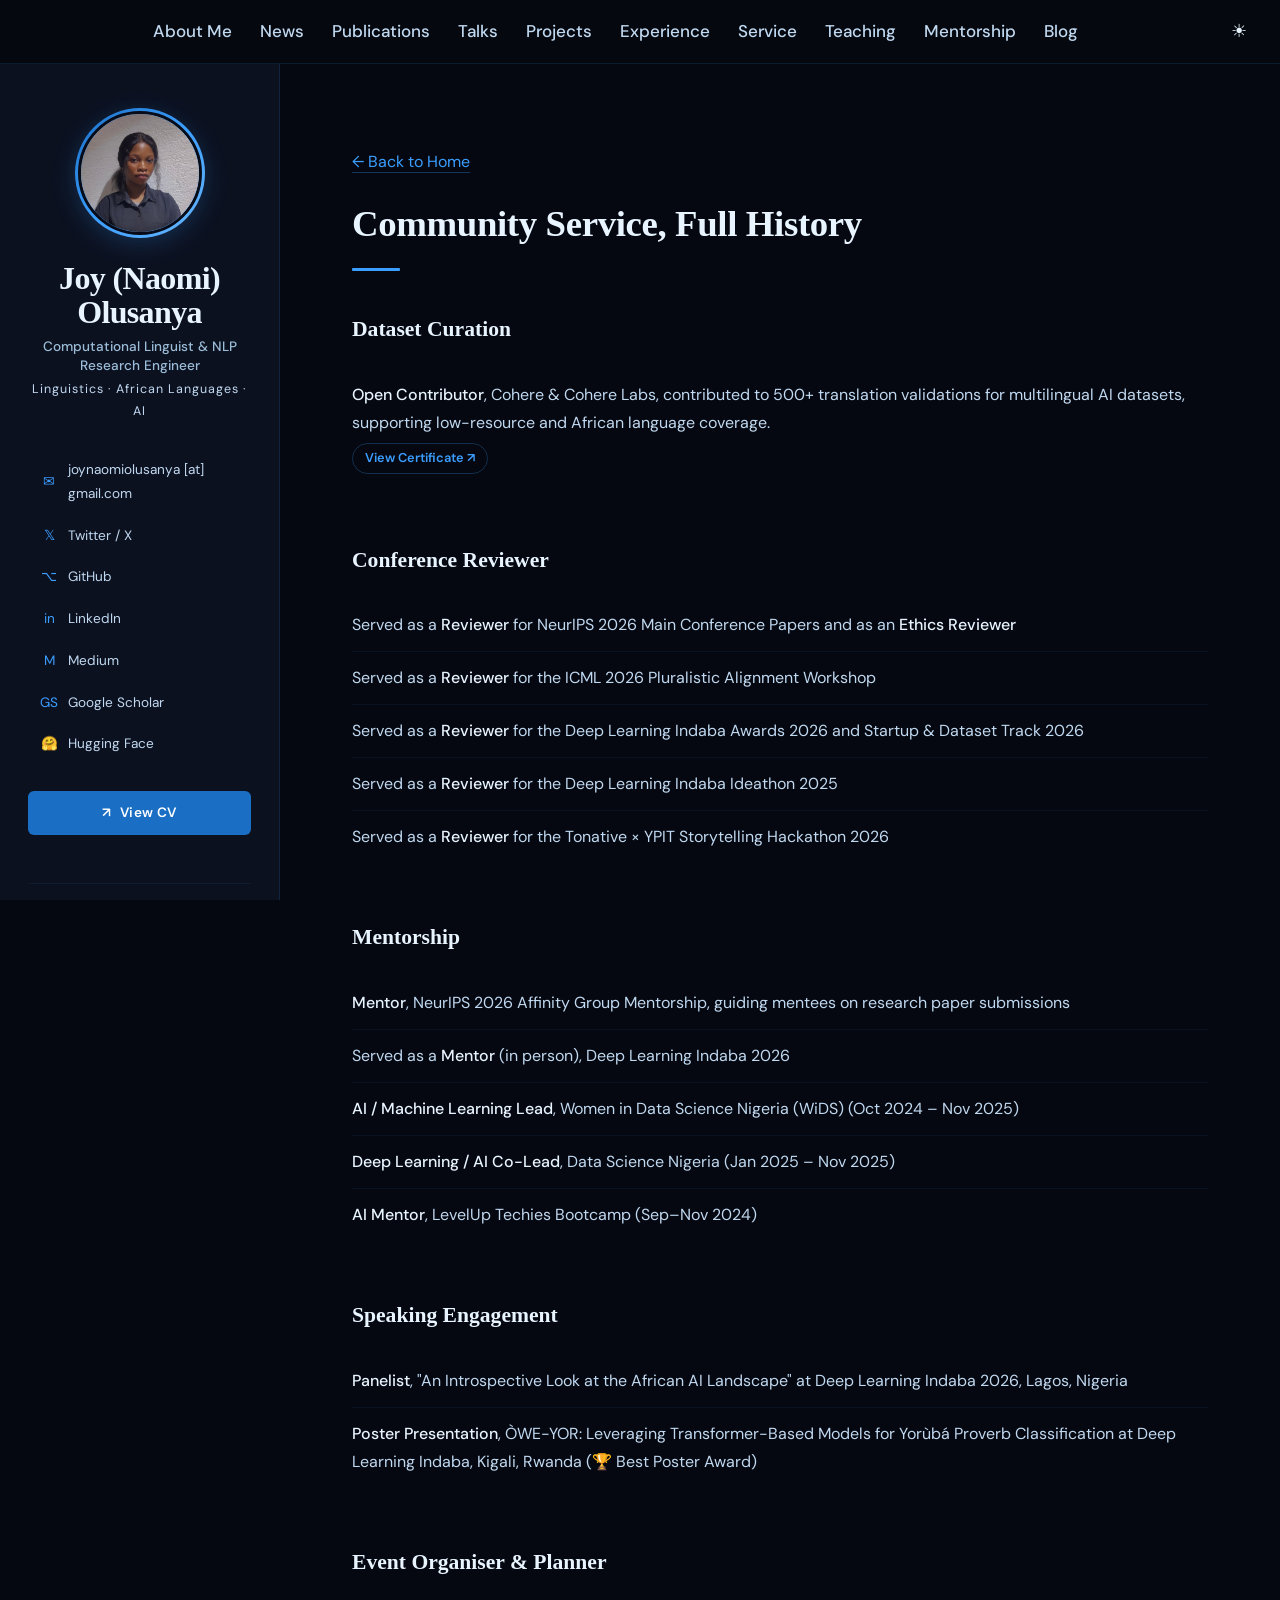
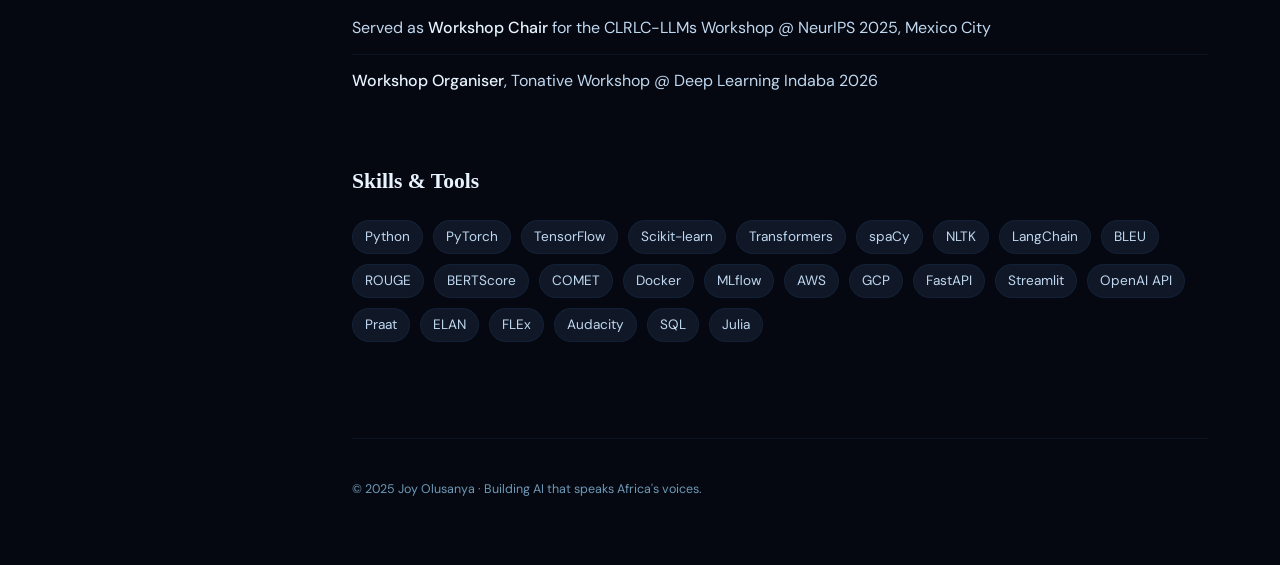
==== commit 6d6e39ed: "Add new talks and publications, talk photo slider, design spacing upgrade Co-Authored-By: Claude Hai" ====
--- a/service.html
+++ b/service.html
@@ -205,4 +205,4 @@
 
   <script src="script.js"></script>
 </body>
-</html>
+</html>
--- a/styles.css
+++ b/styles.css
@@ -1646,6 +1646,37 @@
 body.light-mode .talk-card { background: var(--surface); border-color: rgba(0,0,0,0.08); }
 body.light-mode .talk-photo-wrap { background: #e8e8e8; }
 
+/* ─── TALK PHOTO SLIDER ─── */
+.talk-slider { position: relative; overflow: hidden; }
+.talk-slider .talk-photo {
+  position: absolute;
+  inset: 0;
+  opacity: 0;
+  transition: opacity 0.6s ease;
+}
+.talk-slider .talk-photo.active { opacity: 1; position: relative; }
+.talk-slider .talk-photo:not(.active) { position: absolute; }
+
+.talk-slider-dots {
+  position: absolute;
+  bottom: 8px;
+  left: 0;
+  right: 0;
+  display: flex;
+  justify-content: center;
+  gap: 6px;
+  z-index: 2;
+}
+.talk-dot {
+  width: 6px;
+  height: 6px;
+  border-radius: 50%;
+  background: rgba(255,255,255,0.5);
+  cursor: pointer;
+  transition: background 0.2s ease;
+}
+.talk-dot.active { background: #fff; }
+
 /* ─── MENTORSHIP ─── */
 .mentee-list {
   display: flex;
@@ -1748,3 +1779,237 @@
   transform: translateY(-2px);
   box-shadow: 0 8px 20px rgba(59,158,255,0.35);
 }
+
+/* ─── PROJECTS — boxed stacked list ─── */
+.proj-flat-list {
+  display: flex;
+  flex-direction: column;
+  gap: 16px;
+}
+
+.proj-flat-item {
+  padding: 24px 26px;
+  background: var(--surface);
+  border: 1px solid var(--border-2);
+  border-radius: 12px;
+  transition: border-color 0.25s ease, transform 0.25s ease, box-shadow 0.25s ease;
+}
+.proj-flat-item:hover {
+  border-color: rgba(59,158,255,0.3);
+  transform: translateY(-2px);
+  box-shadow: 0 8px 24px rgba(0,0,0,0.25);
+}
+
+.proj-flat-tag {
+  display: inline-block;
+  font-size: 0.7rem;
+  font-weight: 600;
+  letter-spacing: 0.06em;
+  text-transform: uppercase;
+  color: var(--blue);
+  background: rgba(59,158,255,0.1);
+  border: 1px solid rgba(59,158,255,0.22);
+  padding: 3px 12px;
+  border-radius: 100px;
+  margin-bottom: 12px;
+}
+
+.proj-flat-title {
+  font-family: 'Cormorant Garant', serif;
+  font-size: 1.3rem;
+  font-weight: 600;
+  line-height: 1.3;
+  margin-bottom: 8px;
+}
+
+.proj-flat-title a {
+  color: var(--cream);
+  transition: color 0.2s ease;
+}
+.proj-flat-title a:hover { color: var(--blue-light); }
+
+.proj-flat-desc {
+  font-size: 0.95rem;
+  color: var(--text-muted);
+  line-height: 1.75;
+  margin-bottom: 12px !important;
+}
+
+.proj-flat-link {
+  font-size: 0.85rem;
+  font-weight: 600;
+  color: var(--blue);
+  transition: color 0.2s ease;
+}
+.proj-flat-link:hover { color: var(--blue-light); }
+/* ═══════════════════════════════════════════════
+   DESIGN UPGRADE — spacing & polish
+   (keep this block at the very bottom of styles.css)
+   ═══════════════════════════════════════════════ */
+
+/* ── 1. Section rhythm ── */
+.content-section {
+  padding: 88px 0;
+  scroll-margin-top: 64px;          /* nav links no longer land under the fixed header */
+}
+#intro { padding-top: 24px; }
+.cv-section { padding: 8px 0 40px !important; }
+
+.cs-heading {
+  font-size: 2.3rem;
+  margin-bottom: 12px;
+}
+.cs-divider {
+  width: 48px;
+  height: 3px;
+  margin-bottom: 40px;
+}
+.cs-subheading {
+  font-size: 1.35rem;
+  margin: 56px 0 20px;
+}
+
+/* ── 2. Comfortable reading width for long paragraphs ── */
+#intro > p,
+#teaching > p,
+#mentorship > p,
+.cs-intro,
+.ri-narrative {
+  max-width: 760px;
+}
+.content-section p {
+  line-height: 1.85;
+  margin-bottom: 20px;
+}
+
+/* ── 3. Top bar fixes ── */
+@media (min-width: 781px) {
+  #navToggleTop { display: none !important; }   /* hamburger only on mobile */
+}
+.topbar .theme-toggle { color: var(--cream); }  /* sun/moon icon now visible */
+
+/* ── 4. Sidebar ── */
+.sidebar-inner { padding: 44px 28px 36px; }
+.sb-identity  { margin-bottom: 28px; }
+.sb-links     { gap: 4px; margin-bottom: 24px; }
+.sb-link      { padding: 7px 12px; }
+.theme-toggle.sb-theme {                         /* was squashed to 34px wide */
+  width: 100%;
+  height: auto;
+  border-radius: 100px;
+  justify-content: flex-start;
+}
+.theme-toggle.sb-theme .theme-icon { position: static; transform: none; }
+
+/* ── 5. About Me extras ── */
+.callout-banner { margin: 40px 0; }
+.intro-meta {
+  margin: 40px 0 0;
+  padding: 22px 26px;
+}
+
+/* ── 6. News ── */
+.news-year-group { margin-bottom: 20px; }
+.news-entry { padding: 16px 0; }
+.news-entry::before { top: 23px; }
+
+/* ── 7. Lists: publications, teaching, experience, blog, mentorship ── */
+.pub-list li   { padding: 24px 0; }
+.teach-list li { padding: 28px 0; }
+.blog-list li  { padding: 26px 0; }
+.exp-list > li { padding: 28px 0; }
+.mentee-list li { padding: 18px 0; }
+.exp-list > li:has(.exp-section-title) {      /* "Leadership", "Research Experience" … headers */
+  padding: 0;
+  border-bottom: none;
+}
+.exp-section-title {
+  font-size: 1.2rem;
+  margin: 40px 0 0;
+  padding-bottom: 8px;
+}
+.exp-list > li:first-child .exp-section-title { margin-top: 0; }
+.exp-bullets { gap: 6px; }
+
+/* ── 8. Talks: fill the row, equal heights, links aligned at the bottom ── */
+.talks-grid {
+  grid-template-columns: repeat(auto-fill, minmax(280px, 1fr));
+  gap: 28px;
+}
+.talk-photo-wrap,
+.talk-photo-wrap:has(.talk-photo--contain) {
+  aspect-ratio: auto;
+  height: 240px;
+}
+.talk-body {
+  flex: 1;
+  padding: 20px 22px 24px;
+  gap: 10px;
+}
+.talk-title {
+  font-size: 1.2rem;
+  line-height: 1.3;
+}
+.content-section .talk-desc {
+  font-size: 0.92rem;
+  line-height: 1.7;
+  margin-bottom: 4px;
+}
+.talk-body .talk-link { margin-top: 0; }
+.talk-body .talk-desc + .talk-link {
+  margin-top: auto;                 /* pushes the link(s) to the bottom of every card */
+  padding-top: 6px;
+}
+
+/* ── 9. Community Service boxes ── */
+.service-categories {
+  grid-template-columns: repeat(auto-fill, minmax(280px, 1fr));
+  gap: 20px;
+  margin-bottom: 36px;
+}
+.service-cat {
+  padding: 22px 24px;
+  border-radius: 12px;
+}
+.service-cat-title {
+  font-size: 1.15rem;
+  margin-bottom: 10px;
+}
+.content-section .service-cat-items {
+  font-size: 0.92rem;
+  line-height: 1.7;
+}
+.service-full-link { margin-bottom: 8px; }
+.skills-inline { gap: 10px; }
+
+/* ── 10. Projects ── */
+.proj-flat-list { gap: 20px; }
+.proj-flat-item { padding: 28px 32px; }
+.proj-flat-desc { max-width: 820px; }
+
+/* ── 11. Footer ── */
+.main-footer {
+  margin-top: 8px;
+  padding: 40px 0 64px;
+  border-top: 1px solid var(--border-2);
+}
+
+/* ── 12. Mobile ── */
+@media (max-width: 700px) {
+  .layout { padding-top: 64px; }                 /* photo no longer hidden under the header */
+  .content-section { padding: 56px 0; }
+  #intro { padding-top: 16px; }
+  .cs-heading { font-size: 1.9rem; }
+  .cs-divider { margin-bottom: 28px; }
+  .talks-grid,
+  .service-categories { grid-template-columns: 1fr; gap: 20px; }
+  .proj-flat-item { padding: 22px 20px; }
+  .callout-item { padding: 18px 18px; }
+  .intro-meta { padding: 18px 18px; }
+  .intro-meta-item { flex-direction: column; gap: 2px; }
+  .news-year-group { grid-template-columns: 1fr; gap: 4px; }
+  .news-year-label { position: static; padding-top: 0; }
+  .news-year-items { margin-left: 4px; padding-left: 20px; }
+  .news-entry { grid-template-columns: 44px 1fr; }
+  .news-entry::before { left: -24px; }
+}
